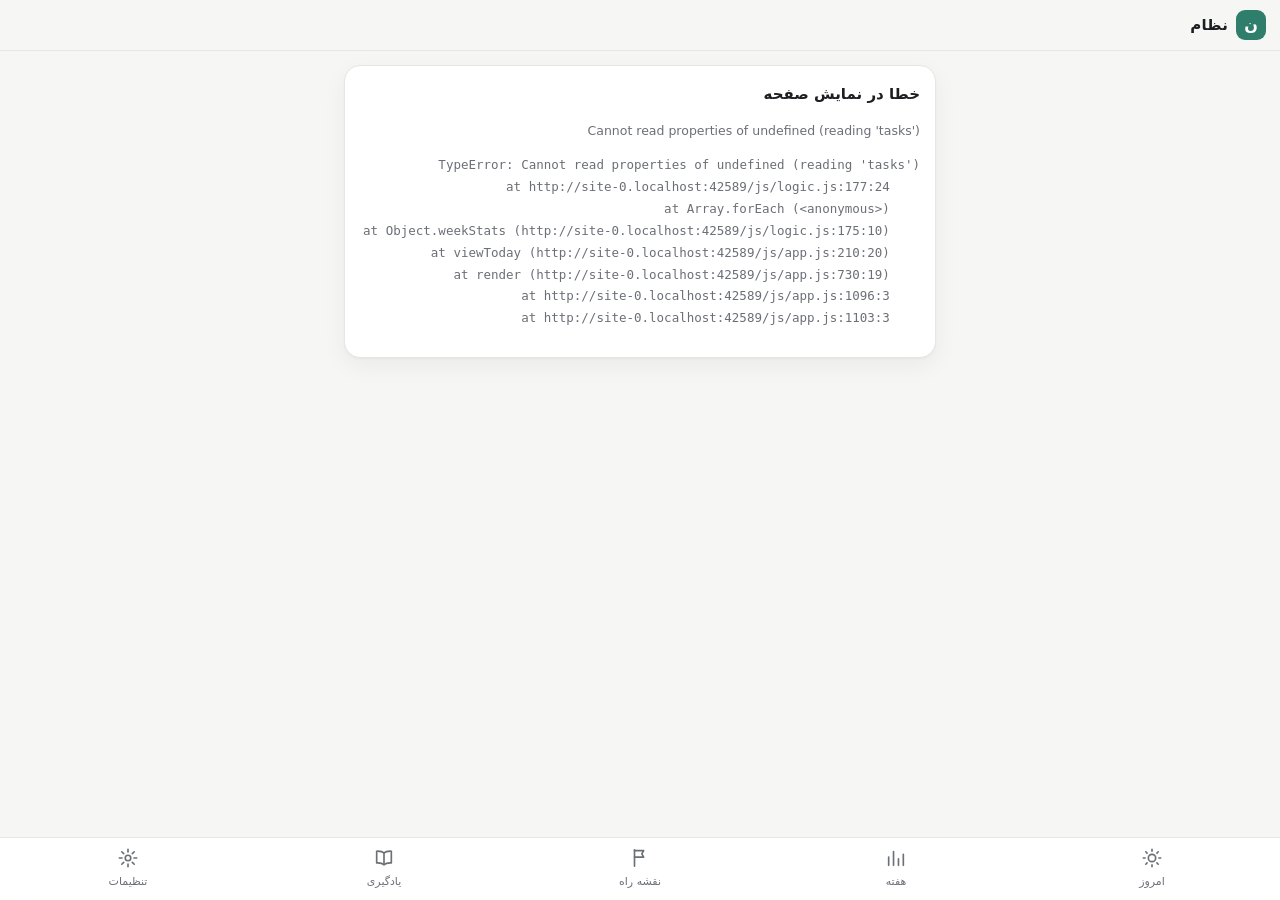
==== index.html @ 816a751e "آپلود اپلیکیشن نظام" ====
<!DOCTYPE html>
<html lang="fa" dir="rtl" data-theme="light">
<head>
  <meta charset="utf-8">
  <meta name="viewport" content="width=device-width, initial-scale=1, viewport-fit=cover">
  <title>نظام — داشبورد زندگی شخصی</title>
  <meta name="description" content="نظام: داشبورد شخصی برای روتین، عادت‌ها و برنامه یک‌ساله. کاملاً محلی و آفلاین.">
  <meta name="theme-color" content="#f7f7f5" media="(prefers-color-scheme: light)">
  <meta name="theme-color" content="#15171a" media="(prefers-color-scheme: dark)">
  <meta name="color-scheme" content="light dark">
  <meta name="mobile-web-app-capable" content="yes">
  <meta name="apple-mobile-web-app-capable" content="yes">
  <meta name="apple-mobile-web-app-status-bar-style" content="default">
  <meta name="apple-mobile-web-app-title" content="نظام">
  <link rel="manifest" href="manifest.webmanifest">
  <link rel="icon" href="icons/favicon.svg" type="image/svg+xml">
  <link rel="apple-touch-icon" href="icons/icon-192.png">
  <link rel="stylesheet" href="css/styles.css">
</head>
<body>
  <header class="topbar">
    <div class="brand">
      <span class="brand-mark" aria-hidden="true">ن</span>
      <span class="brand-name">نظام</span>
    </div>
    <div class="topbar-right">
      <span id="net" class="net" role="status" aria-live="polite"></span>
      <span id="clock" class="clock" aria-hidden="true"></span>
    </div>
  </header>

  <main id="view" class="view" tabindex="-1"></main>

  <nav class="tabbar" id="tabbar" aria-label="ناوبری اصلی">
    <a href="#/today" data-tab="today">
      <svg class="ic" viewBox="0 0 24 24" fill="none" stroke="currentColor" stroke-width="1.8" stroke-linecap="round" stroke-linejoin="round" aria-hidden="true"><circle cx="12" cy="12" r="4"/><path d="M12 2.5v2M12 19.5v2M2.5 12h2M19.5 12h2M5.2 5.2l1.4 1.4M17.4 17.4l1.4 1.4M18.8 5.2l-1.4 1.4M6.6 17.4l-1.4 1.4"/></svg>
      <span>امروز</span>
    </a>
    <a href="#/week" data-tab="week">
      <svg class="ic" viewBox="0 0 24 24" fill="none" stroke="currentColor" stroke-width="1.8" stroke-linecap="round" stroke-linejoin="round" aria-hidden="true"><path d="M4 20V11M9.3 20V5M14.7 20v-7M20 20V8"/></svg>
      <span>هفته</span>
    </a>
    <a href="#/roadmap" data-tab="roadmap">
      <svg class="ic" viewBox="0 0 24 24" fill="none" stroke="currentColor" stroke-width="1.8" stroke-linecap="round" stroke-linejoin="round" aria-hidden="true"><path d="M6 21V3"/><path d="M6 4h10l-2 3.5L16 11H6"/></svg>
      <span>نقشه راه</span>
    </a>
    <a href="#/learn" data-tab="learn">
      <svg class="ic" viewBox="0 0 24 24" fill="none" stroke="currentColor" stroke-width="1.8" stroke-linecap="round" stroke-linejoin="round" aria-hidden="true"><path d="M12 6.5C10 4.8 7 4.4 4 4.6v12.8c3-.2 6 .2 8 1.9 2-1.7 5-2.1 8-1.9V4.6c-3-.2-6 .2-8 1.9z"/><path d="M12 6.5V19.3"/></svg>
      <span>یادگیری</span>
    </a>
    <a href="#/settings" data-tab="settings">
      <svg class="ic" viewBox="0 0 24 24" fill="none" stroke="currentColor" stroke-width="1.8" stroke-linecap="round" stroke-linejoin="round" aria-hidden="true"><circle cx="12" cy="12" r="3"/><path d="M12 2.5v3M12 18.5v3M2.5 12h3M18.5 12h3M5.2 5.2l2.1 2.1M16.7 16.7l2.1 2.1M18.8 5.2l-2.1 2.1M7.3 16.7l-2.1 2.1"/></svg>
      <span>تنظیمات</span>
    </a>
  </nav>

  <div id="toast" class="toast" role="status" aria-live="polite"></div>
  <div id="modal" class="modal" hidden></div>

  <script src="js/jalali.js"></script>
  <script src="js/defaults.js"></script>
  <script src="js/logic.js"></script>
  <script src="js/store.js"></script>
  <script src="js/app.js"></script>
</body>
</html>
---- css/styles.css ----
/* Nizam — استایل واکنش‌گرا، راست‌به‌چپ، با پوسته روشن و تیره */

:root {
  --bg: #f6f6f4;
  --card: #ffffff;
  --card-2: #fbfbfa;
  --text: #1c1e21;
  --muted: #6b6f76;
  --border: #e7e6e1;
  --accent: #2f7d6b;
  --accent-soft: #e6f1ee;
  --danger: #b4443c;
  --warn: #b07a2a;
  --warn-soft: #faf1e0;
  --ok: #2f7d6b;
  --shadow: 0 1px 2px rgba(20, 24, 28, .04), 0 8px 24px rgba(20, 24, 28, .05);
  --radius: 16px;
  --radius-sm: 11px;
  --gap: 12px;
}

html[data-theme="dark"] {
  --bg: #14161a;
  --card: #1c1f24;
  --card-2: #202429;
  --text: #e9ebee;
  --muted: #9aa0a8;
  --border: #2b2f36;
  --accent: #5fbfa6;
  --accent-soft: #1f3b35;
  --danger: #e0776e;
  --warn: #d8b06a;
  --warn-soft: #33291a;
  --ok: #5fbfa6;
  --shadow: none;
}

* { box-sizing: border-box; }

html, body { margin: 0; padding: 0; }

body {
  background: var(--bg);
  color: var(--text);
  font-family: "Vazirmatn", "IRANSans", "Segoe UI", Tahoma, system-ui, -apple-system, sans-serif;
  font-size: 15px;
  line-height: 1.75;
  -webkit-text-size-adjust: 100%;
  overscroll-behavior-y: contain;
}

body.overlay-open { overflow: hidden; }

a { color: var(--accent); text-decoration: none; }

.ic { width: 20px; height: 20px; flex: 0 0 auto; }

/* ---------- نوار بالا ---------- */
.topbar {
  position: sticky;
  top: 0;
  z-index: 20;
  display: flex;
  align-items: center;
  justify-content: space-between;
  gap: 8px;
  padding: 10px 14px;
  padding-top: calc(10px + env(safe-area-inset-top));
  background: color-mix(in srgb, var(--bg) 88%, transparent);
  backdrop-filter: blur(10px);
  border-bottom: 1px solid var(--border);
}
.brand { display: flex; align-items: center; gap: 8px; }
.brand-mark {
  display: grid;
  place-items: center;
  width: 30px; height: 30px;
  border-radius: 9px;
  background: var(--accent);
  color: #fff;
  font-weight: 700;
  font-size: 16px;
}
.brand-name { font-weight: 700; letter-spacing: .2px; }
.topbar-right { display: flex; align-items: center; gap: 8px; color: var(--muted); font-size: 13px; }
.net { color: var(--warn); font-size: 12px; }
.net.offline { padding: 1px 8px; border-radius: 20px; background: var(--warn-soft); }

/* ---------- بدنه ---------- */
.view {
  max-width: 620px;
  margin: 0 auto;
  padding: 14px 14px calc(96px + env(safe-area-inset-bottom));
  outline: none;
}

/* ---------- کارت ---------- */
.card {
  background: var(--card);
  border: 1px solid var(--border);
  border-radius: var(--radius);
  padding: 15px;
  margin-bottom: var(--gap);
  box-shadow: var(--shadow);
}
.card-title {
  display: flex;
  align-items: center;
  gap: 8px;
  margin: 0 0 10px;
  font-size: 15px;
  font-weight: 700;
}
.card-title .ic { color: var(--accent); width: 19px; height: 19px; }
.card-head { display: flex; align-items: center; justify-content: space-between; gap: 8px; }
.card-head .card-title { margin-bottom: 10px; }

.muted { color: var(--muted); }
.small { font-size: 12.5px; }
.center { text-align: center; }
.link {
  background: none; border: none; padding: 0;
  color: var(--accent); font: inherit; font-size: 13px; cursor: pointer;
}
.badge {
  display: inline-block;
  font-size: 11px;
  padding: 1px 8px;
  border-radius: 20px;
  background: var(--accent-soft);
  color: var(--accent);
  vertical-align: middle;
}
.badge.ok { background: var(--accent-soft); color: var(--accent); }
.badge.warn { background: var(--warn-soft); color: var(--warn); }

/* ---------- نمای امروز ---------- */
.hero { background: linear-gradient(180deg, var(--card), var(--card-2)); }
.hero-top { display: flex; align-items: center; justify-content: space-between; gap: 12px; }
.hero-date { font-size: 19px; font-weight: 700; }
.hero-greet { color: var(--muted); font-size: 13px; margin-top: 2px; }
.hero-sub { margin-top: 10px; color: var(--muted); font-size: 13px; }

.ring {
  --p: 0;
  position: relative;
  display: grid;
  place-items: center;
  width: 62px; height: 62px;
  border-radius: 50%;
  flex: 0 0 auto;
  background: conic-gradient(var(--accent) calc(var(--p) * 1%), var(--border) 0);
}
.ring::before {
  content: "";
  position: absolute;
  inset: 6px;
  border-radius: 50%;
  background: var(--card);
}
.ring span { position: relative; font-size: 13px; font-weight: 700; }

.progress { height: 8px; border-radius: 20px; background: var(--border); overflow: hidden; }
.progress-bar { height: 100%; background: var(--accent); border-radius: 20px; transition: width .3s ease; }

.next-activity { padding: 4px 0; }
.next-time { font-size: 13px; color: var(--accent); font-weight: 700; }
.next-title { font-size: 16px; font-weight: 600; }

/* چک‌باکس و کارها */
.tasks, .priorities { list-style: none; margin: 0; padding: 0; }
.task, .priority {
  display: flex;
  align-items: center;
  gap: 10px;
  padding: 9px 0;
  border-bottom: 1px solid var(--border);
}
.task:last-child, .priority:last-child { border-bottom: none; }

.check {
  flex: 0 0 auto;
  width: 28px; height: 28px;
  border-radius: 9px;
  border: 1.8px solid var(--border);
  background: var(--card);
  color: #fff;
  display: grid; place-items: center;
  cursor: pointer;
  padding: 0;
}
.check .ic { width: 17px; height: 17px; }
.task.done .check, .priority.done .check, .goal.done .check, .step.done .check,
.session.done .check, .stage.done .check {
  background: var(--accent); border-color: var(--accent);
}
.task-title, .priority-title { flex: 1; min-width: 0; overflow-wrap: anywhere; }
.priority-title { cursor: pointer; font-weight: 600; }
.task.done .task-title, .priority.done .priority-title,
.goal.done span, .step.done span { color: var(--muted); text-decoration: line-through; }
.task.skipped .task-title { color: var(--muted); font-style: italic; }

.icon-btn {
  flex: 0 0 auto;
  width: 34px; height: 34px;
  border: none;
  background: transparent;
  color: var(--muted);
  border-radius: 10px;
  font-size: 18px;
  line-height: 1;
  cursor: pointer;
}
.icon-btn:active { background: var(--border); }
.icon-btn .ic { width: 18px; height: 18px; }

.cat-block { margin-bottom: 10px; }
.cat-head { display: flex; align-items: center; justify-content: space-between; gap: 6px; }
.cat-name { font-size: 13px; font-weight: 700; color: var(--muted); }

/* تایم‌لاین */
.timeline { list-style: none; margin: 0; padding: 0; }
.slot {
  display: flex;
  gap: 12px;
  padding: 8px 10px;
  border-radius: var(--radius-sm);
  border-inline-start: 3px solid var(--border);
  margin-bottom: 4px;
}
.slot.now { background: var(--accent-soft); border-inline-start-color: var(--accent); }
.slot-time { flex: 0 0 84px; font-size: 13px; font-weight: 700; color: var(--text); }
.slot-time i { display: block; font-style: normal; font-weight: 400; font-size: 11px; color: var(--muted); }
.slot-title { flex: 1; font-size: 14px; }

.winddown { background: var(--card-2); }

/* خلاصه هفته */
.mini-stats { list-style: none; margin: 0 0 8px; padding: 0; }
.mini-stats li { display: flex; align-items: center; gap: 8px; padding: 4px 0; font-size: 13px; }
.mini-label { flex: 0 0 120px; color: var(--muted); }
.mini-bar { flex: 1; height: 6px; border-radius: 20px; background: var(--border); overflow: hidden; }
.mini-bar i { display: block; height: 100%; background: var(--accent); }
.mini-val { flex: 0 0 44px; text-align: left; font-size: 12px; color: var(--muted); }

/* ---------- هفته ---------- */
.week-nav { display: flex; align-items: center; justify-content: space-between; gap: 8px; }
.week-label { font-weight: 700; font-size: 14px; text-align: center; }
.week-label .badge { margin-inline-start: 6px; }
.target-row { margin-bottom: 12px; }
.target-head { display: flex; justify-content: space-between; font-size: 13px; margin-bottom: 5px; }
.day-bars { list-style: none; margin: 0; padding: 0; }
.day-bars li { display: flex; align-items: center; gap: 8px; padding: 5px 0; }
.day-bars li.today { font-weight: 700; }
.day-bars-name { flex: 0 0 70px; font-size: 13px; }
.day-bars-name i { font-style: normal; color: var(--muted); font-size: 11px; margin-inline-start: 4px; }
.day-bars-bar { flex: 1; height: 7px; border-radius: 20px; background: var(--border); overflow: hidden; }
.day-bars-bar i { display: block; height: 100%; background: var(--accent); }
.day-bars-val { flex: 0 0 40px; text-align: left; font-size: 12px; color: var(--muted); }
.chips-list { list-style: none; margin: 0; padding: 0; display: flex; flex-wrap: wrap; gap: 6px; }
.chips-list li { background: var(--card-2); border: 1px solid var(--border); border-radius: 20px; padding: 3px 10px; font-size: 12.5px; }
.plain-list { margin: 0; padding-inline-start: 18px; }
.plain-list li { margin-bottom: 4px; font-size: 14px; }

/* ---------- فرم ---------- */
.field { display: block; margin-bottom: 10px; }
.field > span { display: block; font-size: 12.5px; color: var(--muted); margin-bottom: 4px; }
.field.small { margin-bottom: 8px; }
.input {
  width: 100%;
  font: inherit;
  color: var(--text);
  background: var(--card-2);
  border: 1px solid var(--border);
  border-radius: var(--radius-sm);
  padding: 9px 11px;
  min-height: 42px;
}
.input:focus { outline: 2px solid var(--accent); outline-offset: -1px; }
textarea.input { resize: vertical; }
.title-input { font-weight: 700; border-color: transparent; background: transparent; padding-inline: 0; }
select.input { appearance: none; }
.grid-2 { display: grid; grid-template-columns: 1fr 1fr; gap: 10px; }
.weekday-focus { display: grid; gap: 6px; }
.switch { display: flex; align-items: center; gap: 8px; padding: 8px 0; font-size: 14px; }
.switch input { width: 20px; height: 20px; accent-color: var(--accent); }

.btn {
  display: inline-flex;
  align-items: center;
  justify-content: center;
  gap: 6px;
  font: inherit;
  font-weight: 600;
  color: #fff;
  background: var(--accent);
  border: 1px solid var(--accent);
  border-radius: var(--radius-sm);
  padding: 10px 14px;
  min-height: 44px;
  cursor: pointer;
}
.btn.block { width: 100%; margin-top: 8px; }
.btn.ghost { background: transparent; color: var(--accent); border-color: var(--border); }
.btn.danger { background: var(--danger); border-color: var(--danger); color: #fff; }
.btn .ic { width: 18px; height: 18px; }

/* ---------- مسیر یادگیری ---------- */
.steps { list-style: none; margin: 0; padding: 0; counter-reset: step; }
.step { display: flex; align-items: center; gap: 10px; padding: 8px 0; border-bottom: 1px solid var(--border); }
.step:last-child { border-bottom: none; }

.session, .stage {
  border: 1px solid var(--border);
  border-radius: var(--radius-sm);
  padding: 10px;
  margin-bottom: 10px;
  background: var(--card-2);
}
.session.done, .stage.done { opacity: .85; }
.session-head, .stage-head { display: flex; align-items: center; gap: 8px; }
.session-grid, .stage-grid { display: grid; grid-template-columns: 1fr 1fr; gap: 8px; margin-top: 8px; }

/* ---------- نقشه راه ---------- */
.phase.current { border-color: var(--accent); }
.goals { list-style: none; margin: 8px 0 0; padding: 0; }
.goal { display: flex; align-items: center; gap: 9px; padding: 6px 0; }
.goal span { flex: 1; }
.goal.done span { text-decoration: line-through; }
.goal .icon-btn { font-size: 20px; }

/* ---------- تنظیمات ---------- */
.segmented { display: flex; gap: 6px; margin-bottom: 10px; }
.seg {
  flex: 1;
  font: inherit;
  font-size: 13px;
  padding: 8px 4px;
  border: 1px solid var(--border);
  border-radius: var(--radius-sm);
  background: var(--card-2);
  color: var(--text);
  cursor: pointer;
}
.seg.active { background: var(--accent); border-color: var(--accent); color: #fff; }
.sched-row { display: grid; grid-template-columns: 72px 72px 1fr 34px; gap: 6px; align-items: center; margin-bottom: 6px; }
.input.time { padding: 8px 6px; }
.chips { display: flex; flex-wrap: wrap; gap: 6px; margin-top: 8px; }
.chip {
  font: inherit;
  font-size: 13px;
  min-width: 36px;
  padding: 6px 9px;
  border: 1px solid var(--border);
  border-radius: 20px;
  background: var(--card-2);
  color: var(--muted);
  cursor: pointer;
}
.chip.on { background: var(--accent); border-color: var(--accent); color: #fff; }
.tpl { border: 1px solid var(--border); border-radius: var(--radius-sm); padding: 10px; margin-bottom: 10px; background: var(--card-2); }
.tpl.off { opacity: .6; }
.tpl-head { display: flex; align-items: center; gap: 6px; }
.tpl .input { margin-bottom: 6px; }

.install-steps { margin: 0; padding-inline-start: 18px; font-size: 14px; }
.install-steps li { margin-bottom: 4px; }

/* ---------- ناوبری پایین ---------- */
.tabbar {
  position: fixed;
  bottom: 0; left: 0; right: 0;
  z-index: 20;
  display: grid;
  grid-template-columns: repeat(5, 1fr);
  background: color-mix(in srgb, var(--card) 92%, transparent);
  backdrop-filter: blur(10px);
  border-top: 1px solid var(--border);
  padding-bottom: env(safe-area-inset-bottom);
}
.tabbar a {
  display: flex;
  flex-direction: column;
  align-items: center;
  gap: 3px;
  padding: 9px 2px;
  color: var(--muted);
  font-size: 11px;
}
.tabbar a.active { color: var(--accent); }
.tabbar a .ic { width: 22px; height: 22px; }

/* ---------- شیت، دیالوگ، توست ---------- */
.modal { position: fixed; inset: 0; z-index: 60; display: grid; place-items: end center; }
.modal[hidden] { display: none; }
.overlay { position: absolute; inset: 0; background: rgba(0, 0, 0, .45); display: grid; place-items: end center; }
.sheet, .dialog {
  width: 100%;
  max-width: 620px;
  background: var(--card);
  border-top-left-radius: 18px;
  border-top-right-radius: 18px;
  padding: 14px;
  padding-bottom: calc(14px + env(safe-area-inset-bottom));
  animation: rise .18s ease;
  max-height: 86vh;
  overflow-y: auto;
}
.dialog { margin-bottom: 0; }
@keyframes rise { from { transform: translateY(12px); opacity: .6; } to { transform: none; opacity: 1; } }
.sheet-title { font-weight: 700; margin-bottom: 10px; }
.sheet-item {
  display: block;
  width: 100%;
  text-align: start;
  font: inherit;
  color: var(--text);
  background: var(--card-2);
  border: 1px solid var(--border);
  border-radius: var(--radius-sm);
  padding: 12px;
  margin-bottom: 8px;
  cursor: pointer;
}
.sheet-item.danger { color: var(--danger); }
.sheet-item.cancel { text-align: center; color: var(--muted); }
.dialog-actions { display: flex; gap: 8px; margin-top: 10px; }
.dialog-actions .btn { flex: 1; }

.toast {
  position: fixed;
  bottom: calc(86px + env(safe-area-inset-bottom));
  left: 50%;
  transform: translateX(-50%) translateY(8px);
  z-index: 80;
  background: var(--text);
  color: var(--bg);
  padding: 9px 16px;
  border-radius: 20px;
  font-size: 13px;
  opacity: 0;
  pointer-events: none;
  transition: opacity .2s, transform .2s;
  max-width: 88vw;
  text-align: center;
}
.toast.show { opacity: 1; transform: translateX(-50%); }

@media (min-width: 520px) {
  .weekday-focus { grid-template-columns: 1fr 1fr; }
}
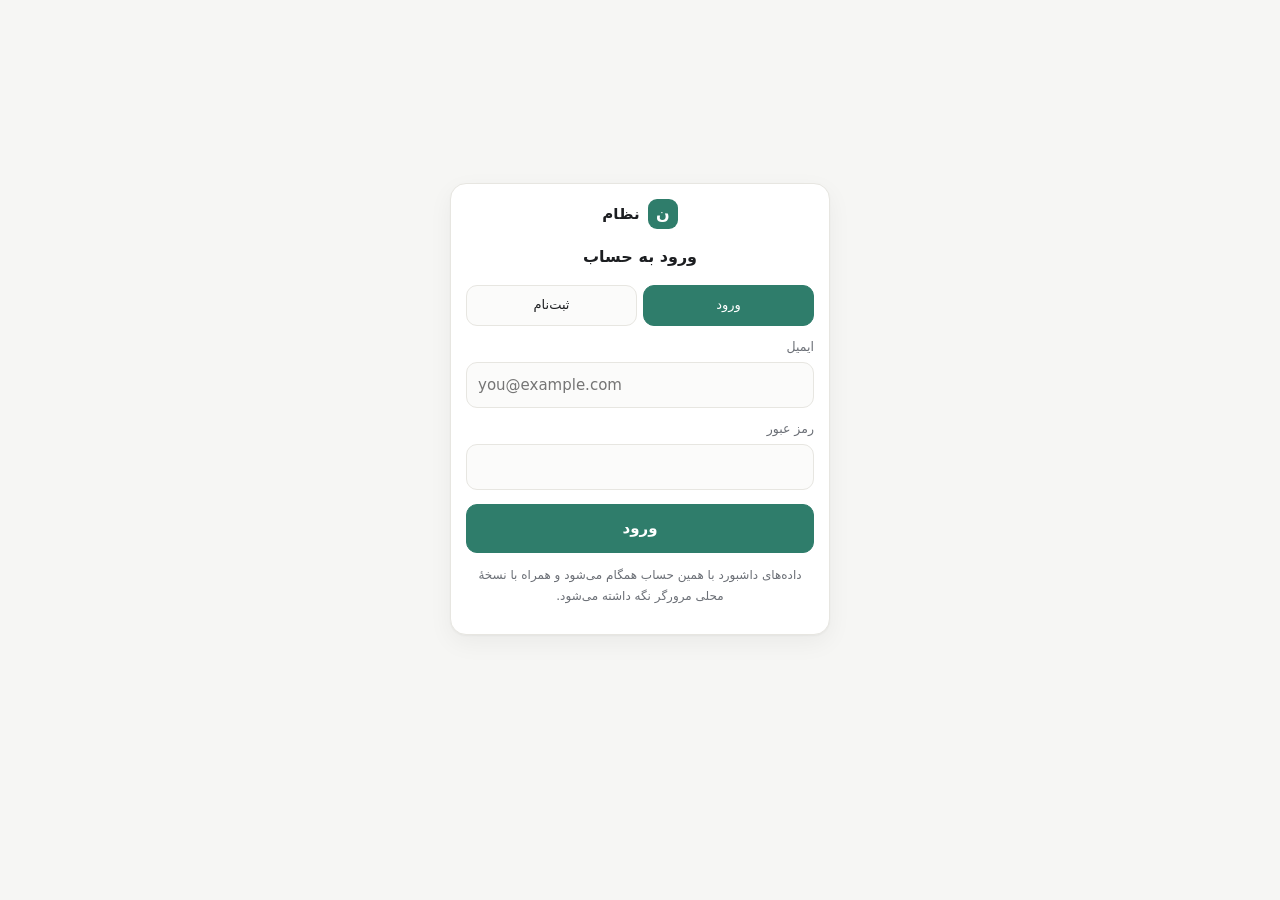
==== commit f5675e1f: "تست چندکاربره روی Supabase" ====
--- a/index.html
+++ b/index.html
@@ -61,6 +61,7 @@
   <script src="js/defaults.js"></script>
   <script src="js/logic.js"></script>
   <script src="js/store.js"></script>
+  <script type="module" src="js/supabase.js"></script>
   <script src="js/app.js"></script>
 </body>
 </html>
